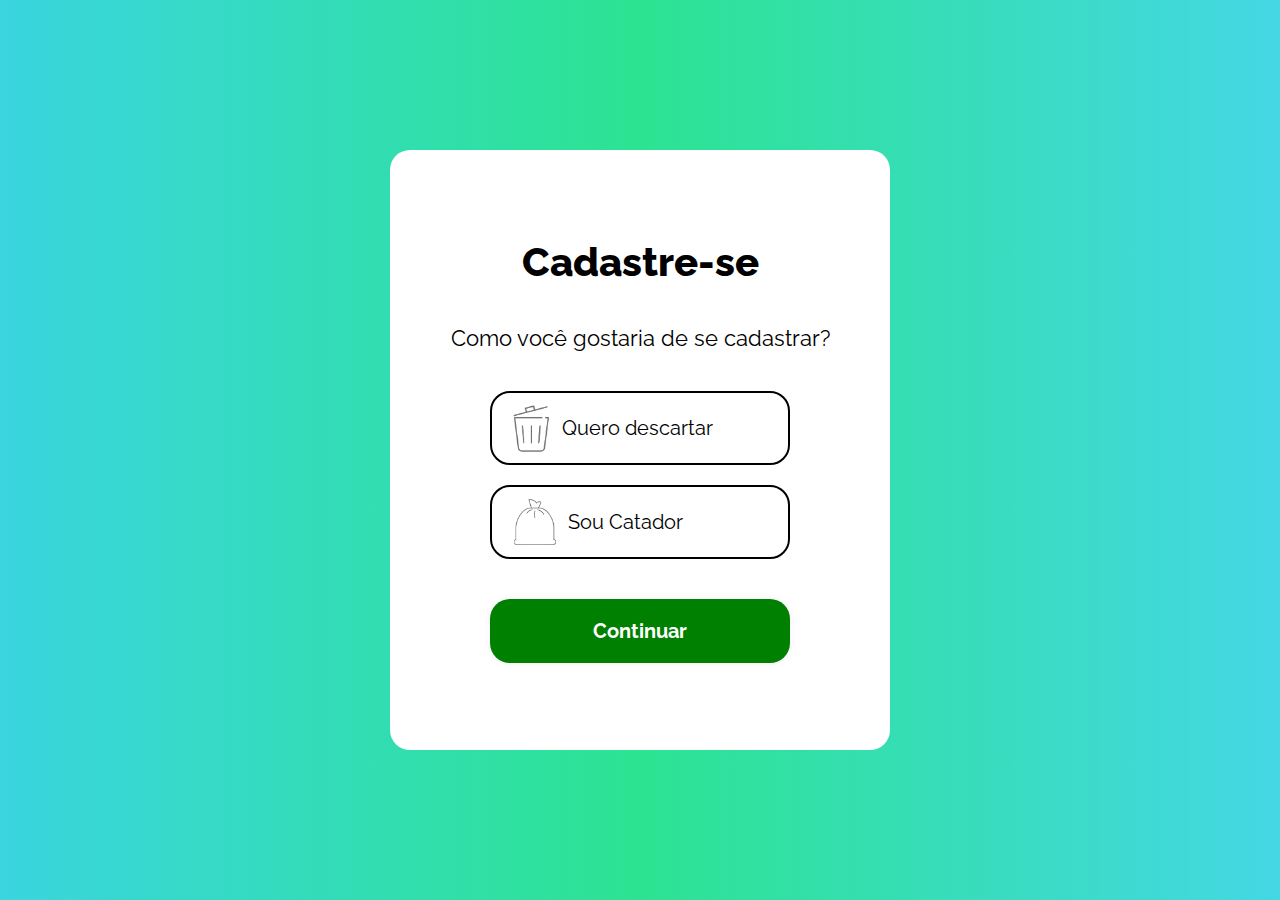
==== cadastro/index.html @ 67c5af59 "Initial commit" ====
<!DOCTYPE html>
<html lang="pt-BR">
<head>
    <meta charset="UTF-8">
    <meta name="viewport" content="width=device-width, initial-scale=1.0">
    <title>Cadastro</title>
    <link rel="stylesheet" href="./css/style.css">
</head>
<body>
    <div class="boxcadastro">
        <div class="cad-texto">
            <div class="texto-titulo">
                Cadastre-se
            </div>
            <div class="texto-descricao">
                Como você gostaria de se cadastrar?
            </div>
            <div class="botao-escolher"> <img src="../img/img-lixeiro.png" alt="" height="50px"><a href="../cadastro-usuario/cad.usuario.html" target="_blank">Quero descartar</a></div>
            <div class="botao-escolher"> <img src="../img/img-saco de lixo.png" alt="" height="50px"><a href="../cadastro-catador/cadastro-catador.html" target="_blank">Sou Catador</a></div>
            <div class="botao-continuar"><a href="">Continuar</a></div>
        </div>
    </div>
</body>
</html>
---- cadastro/css/style.css ----
@import url('https://fonts.googleapis.com/css2?family=Raleway:ital,wght@0,100..900;1,100..900&display=swap');

* {
    padding: 0;
    margin: 0;
    box-sizing: border-box;
    font-size: 16px;
    font-family: "Raleway", sans-serif;
    --espaço-margem: 60px 120px;
    --cor-de-fundo: #3AD5DF, #2CE392, #44D7E4;
}

html,body{
    height: 100%;
    width: 100%;
}

body{
    background: linear-gradient(
        to right, #3AD5DF,
        #2CE392, #44D7E4);
    animation: animate-background 10s infinite ease-in-out;
    display: flex;
    justify-content: center;
    align-items: center;
}

@keyframes animate-background{
    0%{
        background-position: 0 50%;
    }
    50%{
        background-position: 100% 50%;
    }
    100%{
        background-position: 0 50%;
    }
}

.boxcadastro{
    display: flex;
    background-color: rgb(255, 255, 255);
    height: 600px;
    width: 500px;
    border-radius: 20px;
    justify-content: center;
    align-items: center;
}

.cad-texto{
    display: flex;
    flex-direction: column;
    justify-content: center;
    align-items: center;
    gap: 20px;
}

.texto-titulo{
    font-size: 40px;
    font-weight:800;
    display: flex;
    align-items: center;
    text-align: center;
}

.texto-descricao{
    font-size: 22px;
    padding-top: 20px;
    padding-bottom: 20px;
}

.botao-escolher{
    width: 300px;
    border: 2px solid black;
    border-radius: 20px;
    padding: 10px;
    padding-left: 20px;
    display: flex;
    justify-content: left;
    align-items: center;
    gap: 10px;
    font-size: 20px;
}

.botao-escolher:hover{
    border: 2px solid #2CE392;
    box-shadow: #2CE392 0 0 10px 0;
}

.botao-escolher:active{
    border: 2px solid #2CE392;
    box-shadow: #2CE392 0 0 10px 0;
}

.botao-escolher a{
    color: black;
    text-decoration: none;
    font-size: 20px;
}

.botao-continuar{
    width: 300px;
    border-radius: 20px;
    background-color: green;
    padding: 20px;
    display: flex;
    justify-content: center;
    align-items: center;
    margin-top: 20px;
    font-weight: bold;
    box-shadow: #0000000d 0 0 8px;
    transition: all .3s ease;
}

.botao-continuar a{
    text-decoration: none;
    color: white;
    font-size: 20px;
}

.botao-continuar:hover{
    background-color: blue;
}

.botao-continuar:active{
    letter-spacing: 2px;
    transform: translateY(-10px);
    transition: 100ms
}
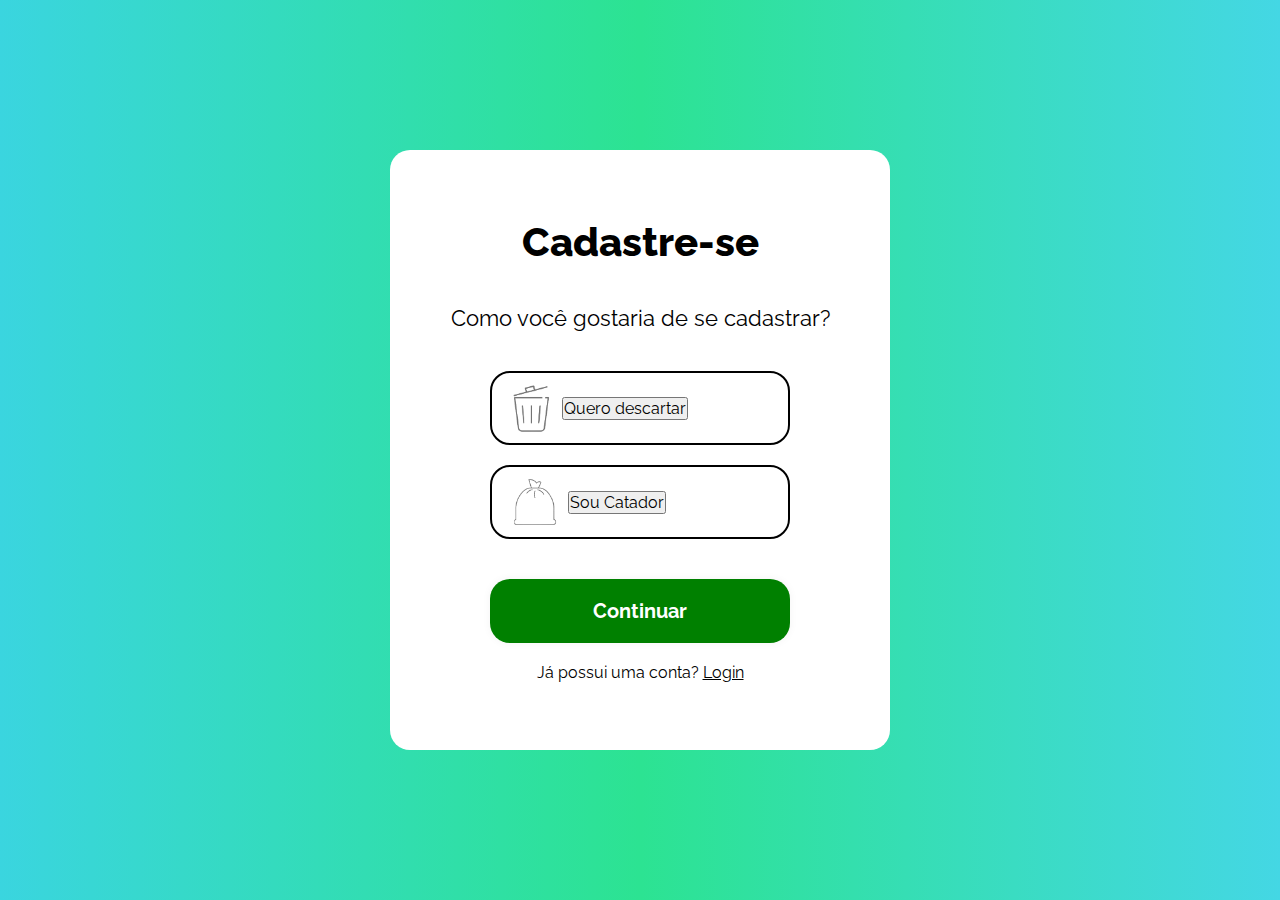
==== commit 4bdcd982: "Botões e estilização" ====
--- a/cadastro/index.html
+++ b/cadastro/index.html
@@ -5,6 +5,7 @@
     <meta name="viewport" content="width=device-width, initial-scale=1.0">
     <title>Cadastro</title>
     <link rel="stylesheet" href="./css/style.css">
+    <script src="./script/script.js"></script>
 </head>
 <body>
     <div class="boxcadastro">
@@ -15,9 +16,20 @@
             <div class="texto-descricao">
                 Como você gostaria de se cadastrar?
             </div>
-            <div class="botao-escolher"> <img src="../img/img-lixeiro.png" alt="" height="50px"><a href="../cadastro-usuario/cad.usuario.html" target="_blank">Quero descartar</a></div>
-            <div class="botao-escolher"> <img src="../img/img-saco de lixo.png" alt="" height="50px"><a href="../cadastro-catador/cadastro-catador.html" target="_blank">Sou Catador</a></div>
-            <div class="botao-continuar"><a href="">Continuar</a></div>
+            <div class="botao-escolher"> 
+                <img src="../img/img-lixeiro.png" alt="" height="50px">
+                <a href="../cadastro-usuario/cad.usuario.html"><button>Quero descartar</button></a>
+            </div>
+            <div class="botao-escolher">
+                <img src="../img/img-saco de lixo.png" alt="" height="50px">
+                <a href="../cadastro-catador/cadastro-catador.html"><button>Sou Catador</button></a>
+            </div>
+            <div class="botao-continuar"><a href="">Continuar</a></div> 
+        </div>
+        <div class="voltar-login">
+            <span>Já possui uma conta? 
+                <a href="../login/login.html">Login</a>
+            </span>
         </div>
     </div>
 </body>
--- a/cadastro/css/style.css
+++ b/cadastro/css/style.css
@@ -45,6 +45,7 @@
     border-radius: 20px;
     justify-content: center;
     align-items: center;
+    flex-direction: column;
 }
 
 .cad-texto{
@@ -87,12 +88,7 @@
     box-shadow: #2CE392 0 0 10px 0;
 }
 
-.botao-escolher:active{
-    border: 2px solid #2CE392;
-    box-shadow: #2CE392 0 0 10px 0;
-}
-
-.botao-escolher a{
+.botao-escolher{
     color: black;
     text-decoration: none;
     font-size: 20px;
@@ -125,10 +121,13 @@
 .botao-continuar:active{
     letter-spacing: 2px;
     transform: translateY(-10px);
-    transition: 100ms
+    transition: 100ms;
 }
 
+.voltar-login{
+    padding-top: 20px;
+}
 
-
-
-
+.voltar-login span a{
+    color: black;
+}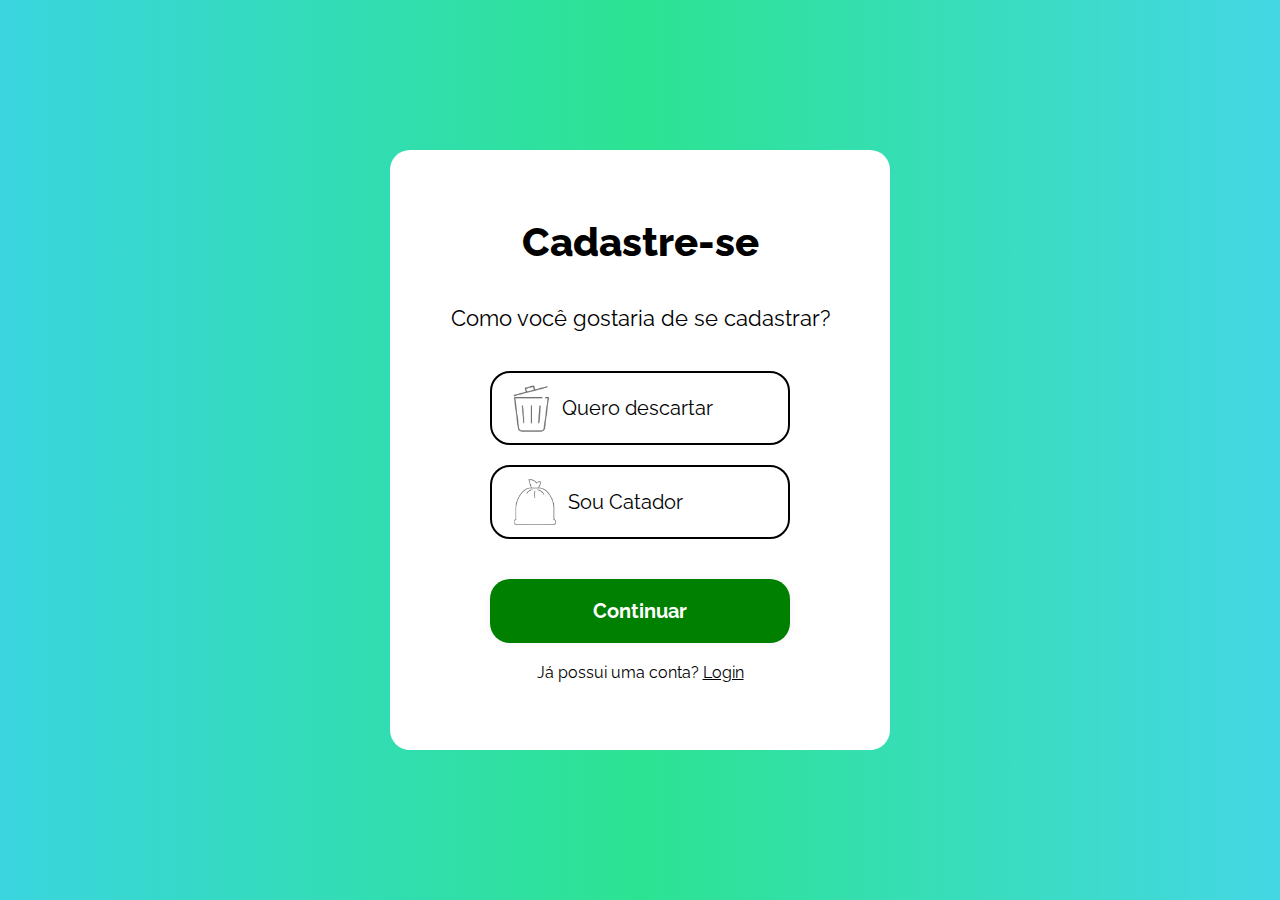
==== commit 55bdab6f: "exclui uns botao" ====
--- a/cadastro/index.html
+++ b/cadastro/index.html
@@ -18,11 +18,11 @@
             </div>
             <div class="botao-escolher"> 
                 <img src="../img/img-lixeiro.png" alt="" height="50px">
-                <a href="../cadastro-usuario/cad.usuario.html"><button>Quero descartar</button></a>
+                <a href="../cadastro-usuario/cad.usuario.html">Quero descartar</a>
             </div>
             <div class="botao-escolher">
                 <img src="../img/img-saco de lixo.png" alt="" height="50px">
-                <a href="../cadastro-catador/cadastro-catador.html"><button>Sou Catador</button></a>
+                <a href="../cadastro-catador/cadastro-catador.html">Sou Catador</a>
             </div>
             <div class="botao-continuar"><a href="">Continuar</a></div> 
         </div>
--- a/cadastro/css/style.css
+++ b/cadastro/css/style.css
@@ -88,7 +88,7 @@
     box-shadow: #2CE392 0 0 10px 0;
 }
 
-.botao-escolher{
+.botao-escolher a{
     color: black;
     text-decoration: none;
     font-size: 20px;
